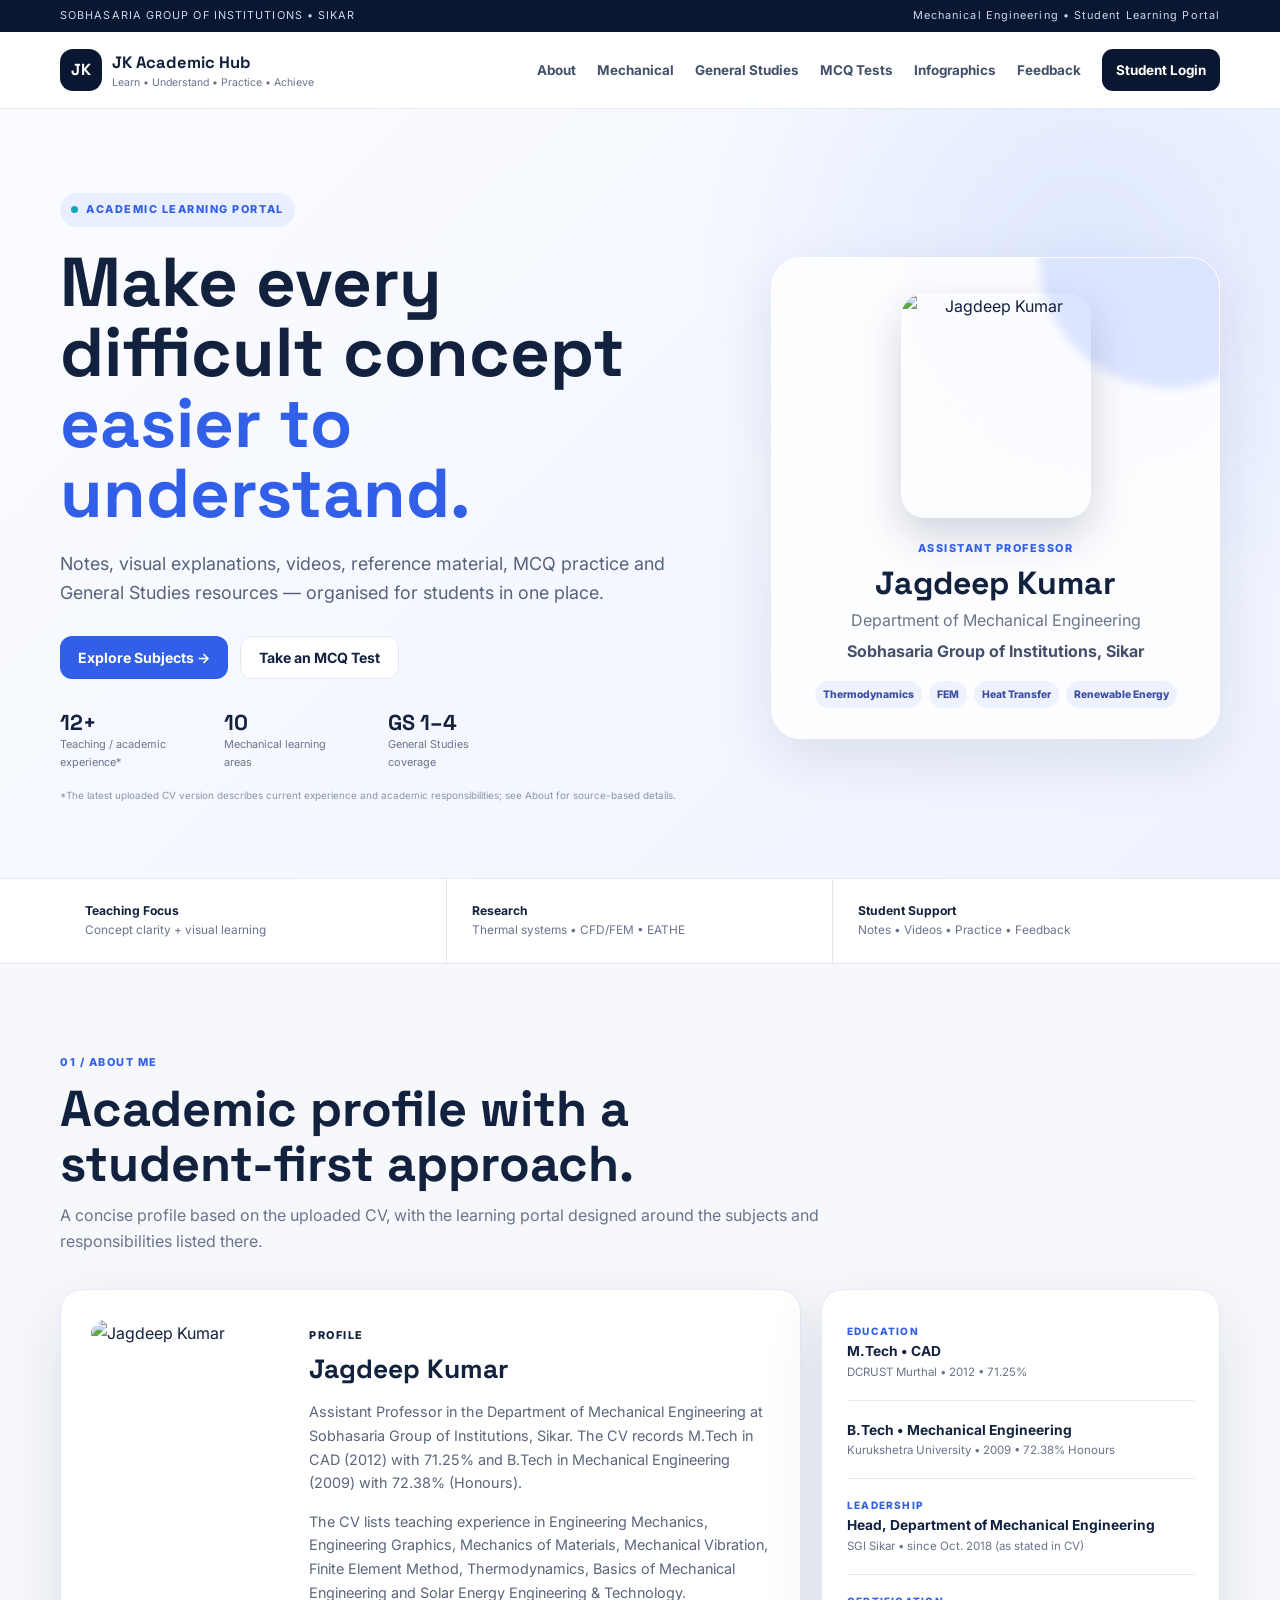
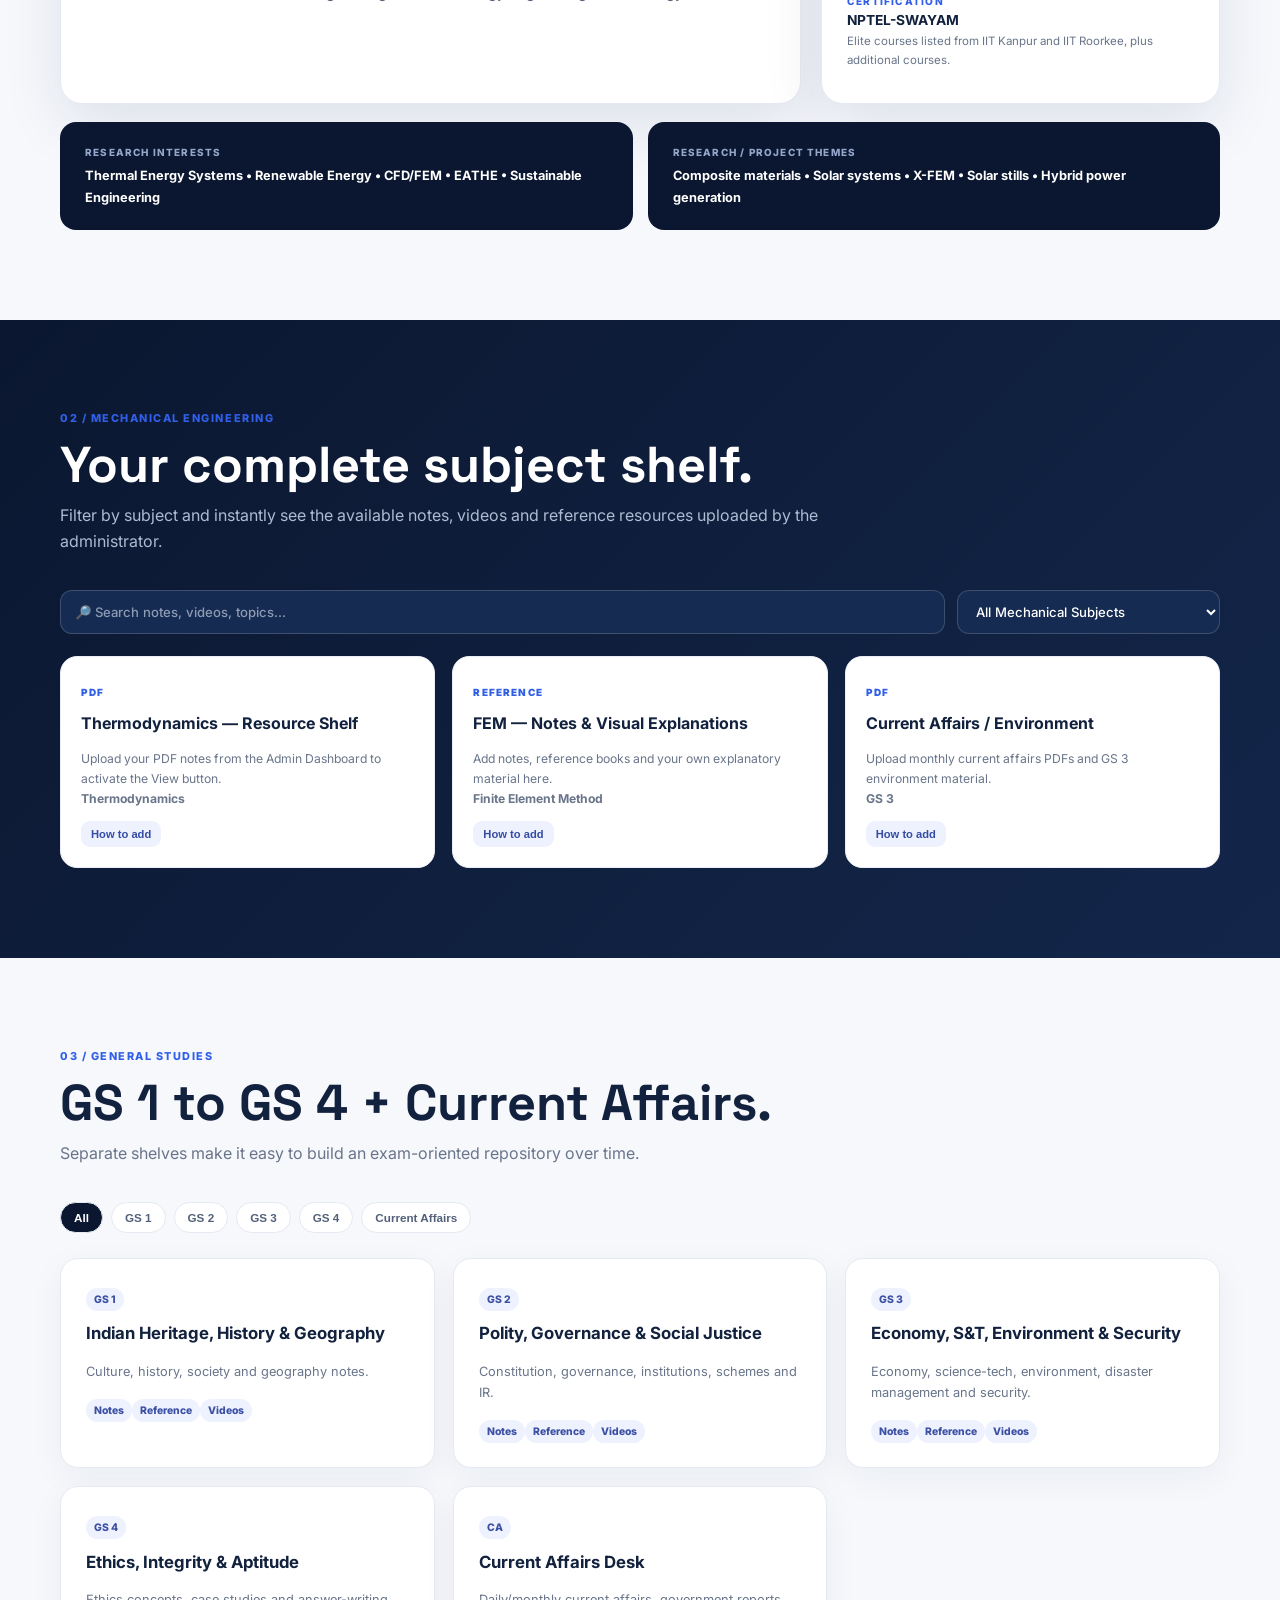
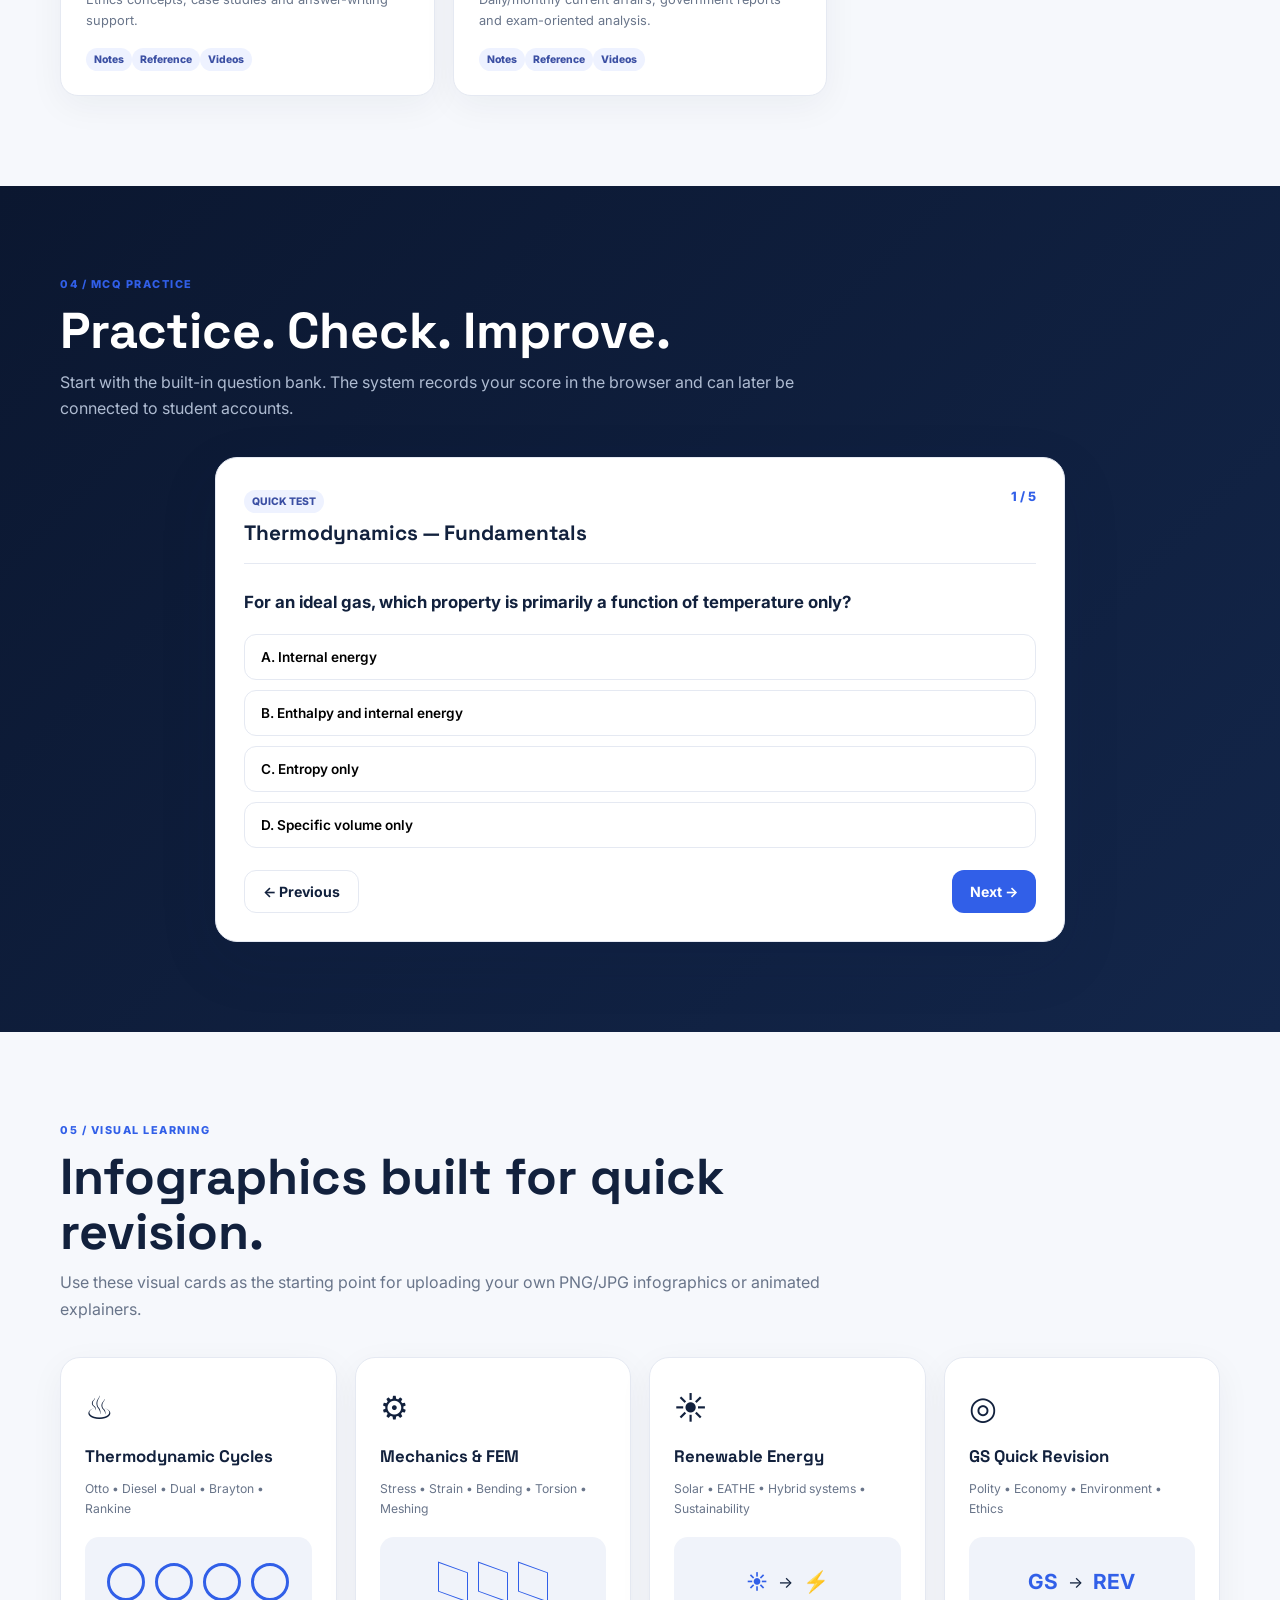
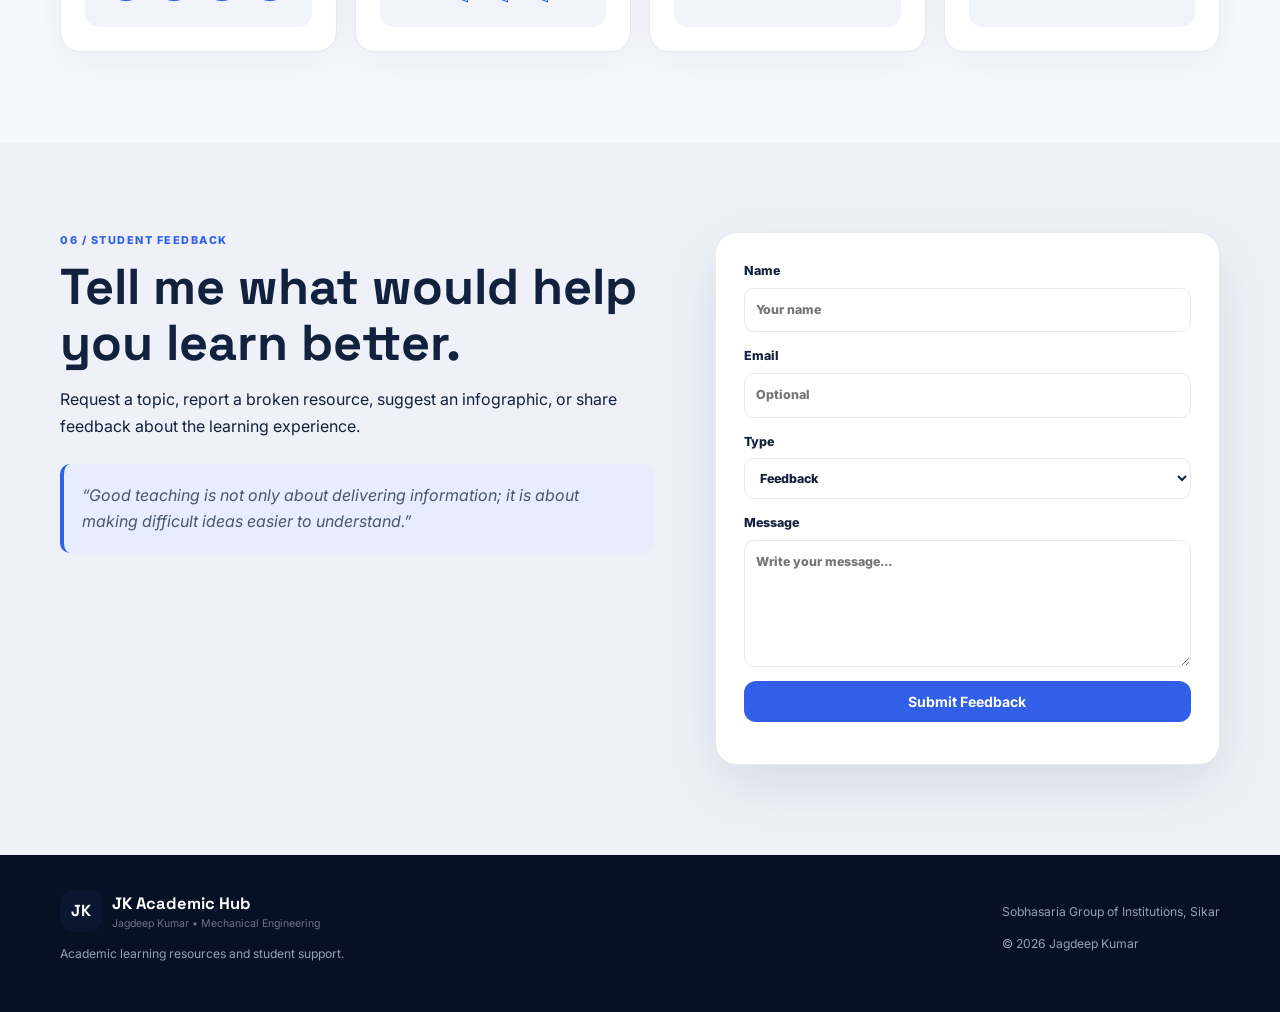
==== index.html @ 4995d1c6 "Add files via upload" ====
<!DOCTYPE html>
<html lang="en">
<head>
<meta charset="UTF-8">
<meta name="viewport" content="width=device-width, initial-scale=1.0">
<meta name="description" content="JK Academic Hub - Mechanical Engineering and General Studies learning resources by Jagdeep Kumar.">
<title>JK Academic Hub | Jagdeep Kumar</title>
<link rel="preconnect" href="https://fonts.googleapis.com">
<link rel="preconnect" href="https://fonts.gstatic.com" crossorigin>
<link href="https://fonts.googleapis.com/css2?family=Inter:wght@400;500;600;700;800&family=Space+Grotesk:wght@500;600;700&display=swap" rel="stylesheet">
<link rel="stylesheet" href="styles.css">
</head>
<body>
<div class="top-strip"><div class="container top-inner"><span>SOBHASARIA GROUP OF INSTITUTIONS • SIKAR</span><span>Mechanical Engineering • Student Learning Portal</span></div></div>

<header class="header">
  <div class="container nav">
    <a href="#home" class="brand"><span class="brand-mark">JK</span><span><b>JK Academic Hub</b><small>Learn • Understand • Practice • Achieve</small></span></a>
    <button id="menuBtn" class="menu-btn">☰</button>
    <nav id="navLinks">
      <a href="#about">About</a>
      <a href="#mechanical">Mechanical</a>
      <a href="#gs">General Studies</a>
      <a href="#mcq">MCQ Tests</a>
      <a href="#visuals">Infographics</a>
      <a href="#feedback">Feedback</a>
      <a class="nav-login" href="student.html">Student Login</a>
    </nav>
  </div>
</header>

<main id="home">
<section class="hero">
  <div class="container hero-grid">
    <div class="hero-copy">
      <div class="pill"><span></span> ACADEMIC LEARNING PORTAL</div>
      <h1>Make every difficult concept <em>easier to understand.</em></h1>
      <p class="lead">Notes, visual explanations, videos, reference material, MCQ practice and General Studies resources — organised for students in one place.</p>
      <div class="hero-buttons">
        <a class="btn primary" href="#mechanical">Explore Subjects →</a>
        <a class="btn ghost" href="#mcq">Take an MCQ Test</a>
      </div>
      <div class="hero-metrics">
        <div><strong>12+</strong><span>Teaching / academic experience*</span></div>
        <div><strong>10</strong><span>Mechanical learning areas</span></div>
        <div><strong>GS 1–4</strong><span>General Studies coverage</span></div>
      </div>
      <small class="fine">*The latest uploaded CV version describes current experience and academic responsibilities; see About for source-based details.</small>
    </div>
    <div class="profile-card">
      <div class="profile-glow"></div>
      <img src="assets/jagdeep-kumar.png" alt="Jagdeep Kumar">
      <div class="profile-info">
        <span class="role">ASSISTANT PROFESSOR</span>
        <h2>Jagdeep Kumar</h2>
        <p>Department of Mechanical Engineering</p>
        <p class="institution">Sobhasaria Group of Institutions, Sikar</p>
        <div class="profile-tags"><span>Thermodynamics</span><span>FEM</span><span>Heat Transfer</span><span>Renewable Energy</span></div>
      </div>
    </div>
  </div>
</section>

<section class="trust-bar">
  <div class="container trust-grid">
    <div><b>Teaching Focus</b><span>Concept clarity + visual learning</span></div>
    <div><b>Research</b><span>Thermal systems • CFD/FEM • EATHE</span></div>
    <div><b>Student Support</b><span>Notes • Videos • Practice • Feedback</span></div>
  </div>
</section>

<section id="about" class="section">
<div class="container">
  <div class="section-head"><div class="kicker">01 / ABOUT ME</div><h2>Academic profile with a student-first approach.</h2><p>A concise profile based on the uploaded CV, with the learning portal designed around the subjects and responsibilities listed there.</p></div>
  <div class="about-layout">
    <article class="about-main card">
      <div class="about-photo"><img src="assets/jagdeep-kumar.png" alt="Jagdeep Kumar"></div>
      <div>
        <span class="mini-label">PROFILE</span>
        <h3>Jagdeep Kumar</h3>
        <p>Assistant Professor in the Department of Mechanical Engineering at Sobhasaria Group of Institutions, Sikar. The CV records M.Tech in CAD (2012) with 71.25% and B.Tech in Mechanical Engineering (2009) with 72.38% (Honours).</p>
        <p>The CV lists teaching experience in Engineering Mechanics, Engineering Graphics, Mechanics of Materials, Mechanical Vibration, Finite Element Method, Thermodynamics, Basics of Mechanical Engineering and Solar Energy Engineering & Technology.</p>
      </div>
    </article>
    <aside class="card credentials">
      <div><span>EDUCATION</span><b>M.Tech • CAD</b><small>DCRUST Murthal • 2012 • 71.25%</small></div>
      <div><span></span><b>B.Tech • Mechanical Engineering</b><small>Kurukshetra University • 2009 • 72.38% Honours</small></div>
      <div><span>LEADERSHIP</span><b>Head, Department of Mechanical Engineering</b><small>SGI Sikar • since Oct. 2018 (as stated in CV)</small></div>
      <div><span>CERTIFICATION</span><b>NPTEL-SWAYAM</b><small>Elite courses listed from IIT Kanpur and IIT Roorkee, plus additional courses.</small></div>
    </aside>
  </div>
  <div class="research-row">
    <div><span>RESEARCH INTERESTS</span><b>Thermal Energy Systems • Renewable Energy • CFD/FEM • EATHE • Sustainable Engineering</b></div>
    <div><span>RESEARCH / PROJECT THEMES</span><b>Composite materials • Solar systems • X-FEM • Solar stills • Hybrid power generation</b></div>
  </div>
</div>
</section>

<section id="mechanical" class="section dark-section">
<div class="container">
  <div class="section-head light"><div class="kicker">02 / MECHANICAL ENGINEERING</div><h2>Your complete subject shelf.</h2><p>Filter by subject and instantly see the available notes, videos and reference resources uploaded by the administrator.</p></div>
  <div class="toolbar">
    <input id="resourceSearch" class="search" placeholder="🔎 Search notes, videos, topics..." aria-label="Search resources">
    <select id="resourceFilter"><option value="all">All Mechanical Subjects</option></select>
  </div>
  <div id="resourceGrid" class="resource-grid"></div>
  <div id="resourceEmpty" class="empty" hidden>No resources match your search yet. Upload resources from the Admin Dashboard.</div>
</div>
</section>

<section id="gs" class="section">
<div class="container">
  <div class="section-head"><div class="kicker">03 / GENERAL STUDIES</div><h2>GS 1 to GS 4 + Current Affairs.</h2><p>Separate shelves make it easy to build an exam-oriented repository over time.</p></div>
  <div class="gs-tabs" id="gsTabs">
    <button class="active" data-gs="all">All</button><button data-gs="GS1">GS 1</button><button data-gs="GS2">GS 2</button><button data-gs="GS3">GS 3</button><button data-gs="GS4">GS 4</button><button data-gs="CA">Current Affairs</button>
  </div>
  <div id="gsGrid" class="gs-grid"></div>
</div>
</section>

<section id="mcq" class="section dark-section">
<div class="container">
  <div class="section-head light"><div class="kicker">04 / MCQ PRACTICE</div><h2>Practice. Check. Improve.</h2><p>Start with the built-in question bank. The system records your score in the browser and can later be connected to student accounts.</p></div>
  <div class="quiz-shell card">
    <div class="quiz-top"><div><span class="badge">QUICK TEST</span><h3 id="quizTitle">Thermodynamics — Fundamentals</h3></div><div class="quiz-count" id="quizCount">1 / 5</div></div>
    <div id="quizQuestion" class="quiz-question"></div>
    <div id="quizOptions" class="quiz-options"></div>
    <div class="quiz-actions"><button id="prevQ" class="btn ghost">← Previous</button><button id="nextQ" class="btn primary">Next →</button></div>
    <div id="quizResult" class="quiz-result" hidden></div>
  </div>
</div>
</section>

<section id="visuals" class="section">
<div class="container">
  <div class="section-head"><div class="kicker">05 / VISUAL LEARNING</div><h2>Infographics built for quick revision.</h2><p>Use these visual cards as the starting point for uploading your own PNG/JPG infographics or animated explainers.</p></div>
  <div class="visual-grid">
    <article class="visual-card"><div class="visual-icon">♨</div><h3>Thermodynamic Cycles</h3><p>Otto • Diesel • Dual • Brayton • Rankine</p><div class="diagram cycle"><i></i><i></i><i></i><i></i></div></article>
    <article class="visual-card"><div class="visual-icon">⚙</div><h3>Mechanics & FEM</h3><p>Stress • Strain • Bending • Torsion • Meshing</p><div class="diagram mesh"><span></span><span></span><span></span></div></article>
    <article class="visual-card"><div class="visual-icon">☀</div><h3>Renewable Energy</h3><p>Solar • EATHE • Hybrid systems • Sustainability</p><div class="diagram energy"><b>☀</b><span>→</span><b>⚡</b></div></article>
    <article class="visual-card"><div class="visual-icon">◎</div><h3>GS Quick Revision</h3><p>Polity • Economy • Environment • Ethics</p><div class="diagram gs"><b>GS</b><span>→</span><b>REV</b></div></article>
  </div>
</div>
</section>

<section id="feedback" class="section soft">
<div class="container feedback-layout">
  <div><div class="kicker">06 / STUDENT FEEDBACK</div><h2>Tell me what would help you learn better.</h2><p>Request a topic, report a broken resource, suggest an infographic, or share feedback about the learning experience.</p><div class="quote">“Good teaching is not only about delivering information; it is about making difficult ideas easier to understand.”</div></div>
  <form id="feedbackForm" class="card feedback-form">
    <label>Name<input name="name" required placeholder="Your name"></label>
    <label>Email<input name="email" type="email" placeholder="Optional"></label>
    <label>Type<select name="type"><option>Feedback</option><option>Topic Request</option><option>Resource Issue</option><option>Suggestion</option></select></label>
    <label>Message<textarea name="message" rows="5" required placeholder="Write your message..."></textarea></label>
    <button class="btn primary">Submit Feedback</button><p id="feedbackStatus" class="status"></p>
  </form>
</div>
</section>
</main>

<footer class="footer"><div class="container footer-grid"><div><div class="brand footer-brand"><span class="brand-mark">JK</span><span><b>JK Academic Hub</b><small>Jagdeep Kumar • Mechanical Engineering</small></span></div><p>Academic learning resources and student support.</p></div><div><p>Sobhasaria Group of Institutions, Sikar</p><p>© <span id="year"></span> Jagdeep Kumar</p></div></div></footer>

<div id="resourceModal" class="modal" hidden><div class="modal-box"><button class="modal-close" id="modalClose">×</button><div id="modalContent"></div></div></div>
<script src="https://cdn.jsdelivr.net/npm/@supabase/supabase-js@2"></script>
<script src="config.js"></script>
<script src="data.js"></script>
<script src="app.js"></script>
</body>
</html>
---- styles.css ----
:root{
--navy:#0b1730;--navy2:#13264a;--blue:#315fe8;--cyan:#12a7b5;--gold:#e3ad45;--bg:#f6f8fc;--card:#fff;
--ink:#12213d;--muted:#69758a;--line:#e5e9f2;--shadow:0 20px 60px rgba(14,31,66,.10);--radius:22px
}
*{box-sizing:border-box}html{scroll-behavior:smooth}body{margin:0;background:var(--bg);color:var(--ink);font-family:Inter,Arial,sans-serif;line-height:1.65}
a{text-decoration:none;color:inherit}.container{width:min(1160px,92%);margin:auto}.top-strip{background:var(--navy);color:#cdd8ed;font-size:.68rem;letter-spacing:.1em}.top-inner{display:flex;justify-content:space-between;padding:7px 0}.header{position:sticky;top:0;z-index:100;background:rgba(255,255,255,.94);backdrop-filter:blur(16px);border-bottom:1px solid var(--line)}.nav{min-height:76px;display:flex;align-items:center;justify-content:space-between}
.brand{display:flex;align-items:center;gap:10px}.brand-mark{display:grid;place-items:center;width:42px;height:42px;border-radius:13px;background:var(--navy);color:#fff;font-family:"Space Grotesk";font-weight:800}.brand b{display:block;font-family:"Space Grotesk";font-size:1.03rem}.brand small{display:block;color:var(--muted);font-size:.66rem;margin-top:-2px}
nav{display:flex;align-items:center;gap:21px;font-size:.84rem;font-weight:700;color:#42506a}nav a:hover{color:var(--blue)}.nav-login{background:var(--navy);color:#fff!important;padding:10px 14px;border-radius:11px}.menu-btn{display:none;border:0;background:transparent;font-size:1.5rem}
.hero{padding:84px 0 75px;background:radial-gradient(circle at 85% 20%,#dfe8ff 0,transparent 31%),linear-gradient(135deg,#fbfcff,#eef3ff)}.hero-grid{display:grid;grid-template-columns:1.18fr .82fr;gap:65px;align-items:center}.pill,.kicker,.mini-label,.role{font-weight:800;letter-spacing:.14em;font-size:.68rem}.pill{display:inline-flex;align-items:center;gap:8px;color:var(--blue);background:#e9efff;padding:8px 11px;border-radius:999px}.pill span{width:7px;height:7px;background:var(--cyan);border-radius:50%}.hero h1{font:700 clamp(2.7rem,5.4vw,5rem)/1.02 "Space Grotesk";margin:20px 0}.hero h1 em{font-style:normal;color:var(--blue)}.lead{font-size:1.12rem;color:#56637a;max-width:680px}.hero-buttons{display:flex;gap:12px;flex-wrap:wrap;margin:28px 0}.btn{border:0;border-radius:12px;padding:12px 18px;font:700 .88rem Inter;cursor:pointer;display:inline-flex;align-items:center;justify-content:center}.primary{background:var(--blue);color:#fff}.ghost{background:#fff;border:1px solid var(--line);color:var(--ink)}.hero-metrics{display:flex;gap:34px;margin-top:30px}.hero-metrics strong{display:block;font:700 1.35rem "Space Grotesk"}.hero-metrics span{display:block;color:var(--muted);font-size:.68rem;max-width:130px}.fine{color:#8a95a8;font-size:.62rem;display:block;margin-top:15px}
.profile-card{position:relative;background:rgba(255,255,255,.85);border:1px solid #fff;border-radius:30px;padding:35px 30px 30px;box-shadow:var(--shadow);overflow:hidden;text-align:center}.profile-glow{position:absolute;width:260px;height:260px;border-radius:50%;background:#dce5ff;filter:blur(4px);top:-130px;right:-80px}.profile-card img{position:relative;width:190px;height:225px;object-fit:cover;object-position:top center;border-radius:24px;margin:auto;display:block;box-shadow:0 18px 40px rgba(14,31,66,.18)}.profile-info{position:relative}.role{display:inline-block;color:var(--blue);margin-top:22px}.profile-info h2{font:700 2rem "Space Grotesk";margin:4px 0}.profile-info p{margin:4px 0;color:var(--muted)}.profile-info .institution{font-weight:700;color:#44516a}.profile-tags{display:flex;justify-content:center;gap:7px;flex-wrap:wrap;margin-top:17px}.profile-tags span,.badge{background:#eef2ff;color:#3b4fa3;padding:5px 8px;border-radius:999px;font-size:.65rem;font-weight:800}
.trust-bar{background:#fff;border-bottom:1px solid var(--line);border-top:1px solid var(--line)}.trust-grid{display:grid;grid-template-columns:repeat(3,1fr)}.trust-grid div{padding:22px 25px;border-right:1px solid var(--line)}.trust-grid div:last-child{border:0}.trust-grid b,.trust-grid span{display:block}.trust-grid b{font-size:.76rem}.trust-grid span{color:var(--muted);font-size:.74rem}
.section{padding:90px 0}.section-head{max-width:790px;margin-bottom:35px}.kicker{color:var(--blue);margin-bottom:9px}.section h2{font:700 clamp(2rem,4vw,3.15rem)/1.1 "Space Grotesk";margin:0 0 10px}.section-head p{color:var(--muted);margin:0}.light h2,.light p{color:#fff}.light p{color:#aebbd1}.dark-section{background:linear-gradient(135deg,var(--navy),var(--navy2));color:#fff}
.card{background:var(--card);border:1px solid var(--line);border-radius:var(--radius);box-shadow:var(--shadow)}.about-layout{display:grid;grid-template-columns:1.3fr .7fr;gap:20px}.about-main{display:grid;grid-template-columns:190px 1fr;gap:28px;padding:30px}.about-photo img{width:100%;height:245px;object-fit:cover;object-position:top center;border-radius:18px}.about-main h3{font:700 1.65rem "Space Grotesk";margin:5px 0}.about-main p{color:#59667b;font-size:.9rem}.credentials{padding:15px 25px}.credentials div{padding:18px 0;border-bottom:1px solid var(--line)}.credentials div:last-child{border:0}.credentials span{display:block;color:var(--blue);font-size:.63rem;font-weight:800;letter-spacing:.12em}.credentials b{display:block;font-size:.86rem}.credentials small{display:block;color:var(--muted);font-size:.72rem}.research-row{display:grid;grid-template-columns:1fr 1fr;gap:15px;margin-top:18px}.research-row div{background:var(--navy);color:#fff;padding:22px 25px;border-radius:16px}.research-row span{display:block;color:#94a7cb;font-size:.62rem;font-weight:800;letter-spacing:.12em}.research-row b{display:block;margin-top:5px;font-size:.8rem}
.toolbar{display:flex;gap:12px;margin-bottom:22px}.search,select{border:1px solid rgba(255,255,255,.17);background:#152b51;color:#fff;border-radius:12px;padding:12px 14px;font:500 .82rem Inter}.search{flex:1}.search::placeholder{color:#8d9bb4}.toolbar select{min-width:230px}.resource-grid{display:grid;grid-template-columns:repeat(3,1fr);gap:17px}.resource-card{background:#fff;color:var(--ink);border-radius:17px;padding:20px;border:1px solid #e9edf5}.resource-card .type{color:var(--blue);font-size:.62rem;font-weight:900;letter-spacing:.12em}.resource-card h3{font-size:1rem;margin:7px 0}.resource-card p{font-size:.76rem;color:var(--muted);min-height:40px}.resource-actions{display:flex;gap:7px}.resource-actions button{border:0;background:#eef2ff;color:#354ba4;border-radius:9px;padding:7px 10px;font-size:.7rem;font-weight:800;cursor:pointer}.empty{padding:40px;text-align:center;color:#9aa8bd}.gs-tabs{display:flex;gap:8px;flex-wrap:wrap;margin-bottom:25px}.gs-tabs button{border:1px solid var(--line);background:#fff;border-radius:999px;padding:8px 13px;font-weight:800;font-size:.73rem;cursor:pointer;color:#526079}.gs-tabs button.active{background:var(--navy);color:#fff}.gs-grid{display:grid;grid-template-columns:repeat(3,1fr);gap:18px}.gs-card{padding:25px;background:#fff;border:1px solid var(--line);border-radius:18px;box-shadow:0 10px 35px rgba(20,33,61,.05)}.gs-card h3{font-size:1.05rem;margin:10px 0}.gs-card p{font-size:.8rem;color:var(--muted)}
.quiz-shell{padding:28px;max-width:850px;margin:auto;color:var(--ink)}.quiz-top{display:flex;justify-content:space-between;gap:20px;border-bottom:1px solid var(--line);padding-bottom:17px}.quiz-top h3{margin:8px 0 0;font:700 1.3rem "Space Grotesk"}.quiz-count{font-weight:800;color:var(--blue);font-size:.8rem}.quiz-question{font-size:1.05rem;font-weight:700;margin:25px 0 17px}.quiz-options{display:grid;gap:10px}.option{padding:14px 16px;border:1px solid var(--line);border-radius:12px;background:#fff;cursor:pointer;text-align:left;font:600 .85rem Inter}.option.selected{border-color:var(--blue);background:#eef2ff}.option.correct{border-color:#18a477;background:#e8f8f2}.option.wrong{border-color:#d84b4b;background:#fff0f0}.quiz-actions{display:flex;justify-content:space-between;margin-top:22px}.quiz-result{margin-top:20px;padding:20px;border-radius:15px;background:#edf2ff}.quiz-result strong{font-size:1.5rem}.visual-grid{display:grid;grid-template-columns:repeat(4,1fr);gap:18px}.visual-card{padding:24px;border:1px solid var(--line);border-radius:20px;background:#fff;box-shadow:0 10px 35px rgba(20,33,61,.05)}.visual-icon{font-size:2rem}.visual-card h3{margin:10px 0 5px;font:700 1.05rem "Space Grotesk"}.visual-card p{font-size:.76rem;color:var(--muted)}.diagram{height:90px;border-radius:14px;background:#f0f3fa;margin-top:18px;display:flex;align-items:center;justify-content:center;gap:10px}.cycle i{width:38px;height:38px;border:3px solid var(--blue);border-radius:50%}.mesh span{width:30px;height:30px;border:1px solid var(--blue);transform:skewY(20deg)}.energy b,.gs b{font-size:1.3rem;color:var(--blue)}.soft{background:#eef2f8}.feedback-layout{display:grid;grid-template-columns:1fr .85fr;gap:60px}.quote{margin-top:25px;border-left:4px solid var(--blue);background:#e7edff;padding:18px;border-radius:10px;color:#48566f;font-style:italic}.feedback-form{padding:28px;display:grid;gap:14px}.feedback-form label{font-weight:800;font-size:.78rem}.feedback-form input,.feedback-form select,.feedback-form textarea{display:block;width:100%;margin-top:6px;padding:11px;border:1px solid var(--line);border-radius:10px;font:inherit;background:#fff;color:var(--ink)}.feedback-form select{color:var(--ink);background:#fff}.status{font-size:.78rem;font-weight:700;margin:0}.footer{background:#071125;color:#dfe7f5;padding:35px 0}.footer-grid{display:flex;justify-content:space-between;gap:30px}.footer-brand b{color:#fff}.footer p{color:#91a0bb;font-size:.76rem}
.modal{position:fixed;inset:0;background:rgba(4,11,25,.75);z-index:200;display:grid;place-items:center;padding:25px}.modal[hidden]{display:none}.modal-box{width:min(950px,96vw);height:min(82vh,760px);background:#fff;border-radius:18px;position:relative;overflow:hidden}.modal-close{position:absolute;right:12px;top:8px;width:36px;height:36px;border:0;border-radius:50%;background:#111c31;color:#fff;font-size:1.4rem;z-index:2;cursor:pointer}.modal-content-frame{width:100%;height:100%;border:0}.modal-video{width:100%;height:100%;background:#000}.modal-img{width:100%;height:100%;object-fit:contain}
@media(max-width:950px){nav{gap:13px}.hero-grid,.about-layout,.feedback-layout{grid-template-columns:1fr}.profile-card{max-width:430px;margin:auto}.resource-grid,.gs-grid{grid-template-columns:repeat(2,1fr)}.visual-grid{grid-template-columns:repeat(2,1fr)}}
@media(max-width:720px){.top-inner{display:none}.nav{min-height:68px}.menu-btn{display:block}nav{display:none;position:absolute;left:0;right:0;top:68px;background:#fff;padding:15px 4%;border-bottom:1px solid var(--line);flex-direction:column;align-items:stretch}.header nav.open{display:flex}.nav a{padding:8px}.hero{padding-top:55px}.hero-metrics{gap:15px}.hero-metrics span{font-size:.6rem}.trust-grid{grid-template-columns:1fr}.trust-grid div{border-right:0;border-bottom:1px solid var(--line)}.about-main{grid-template-columns:1fr}.about-photo img{height:280px;max-width:230px}.research-row,.resource-grid,.gs-grid,.visual-grid{grid-template-columns:1fr}.toolbar{flex-direction:column}.toolbar select{min-width:0}.footer-grid{flex-direction:column}}
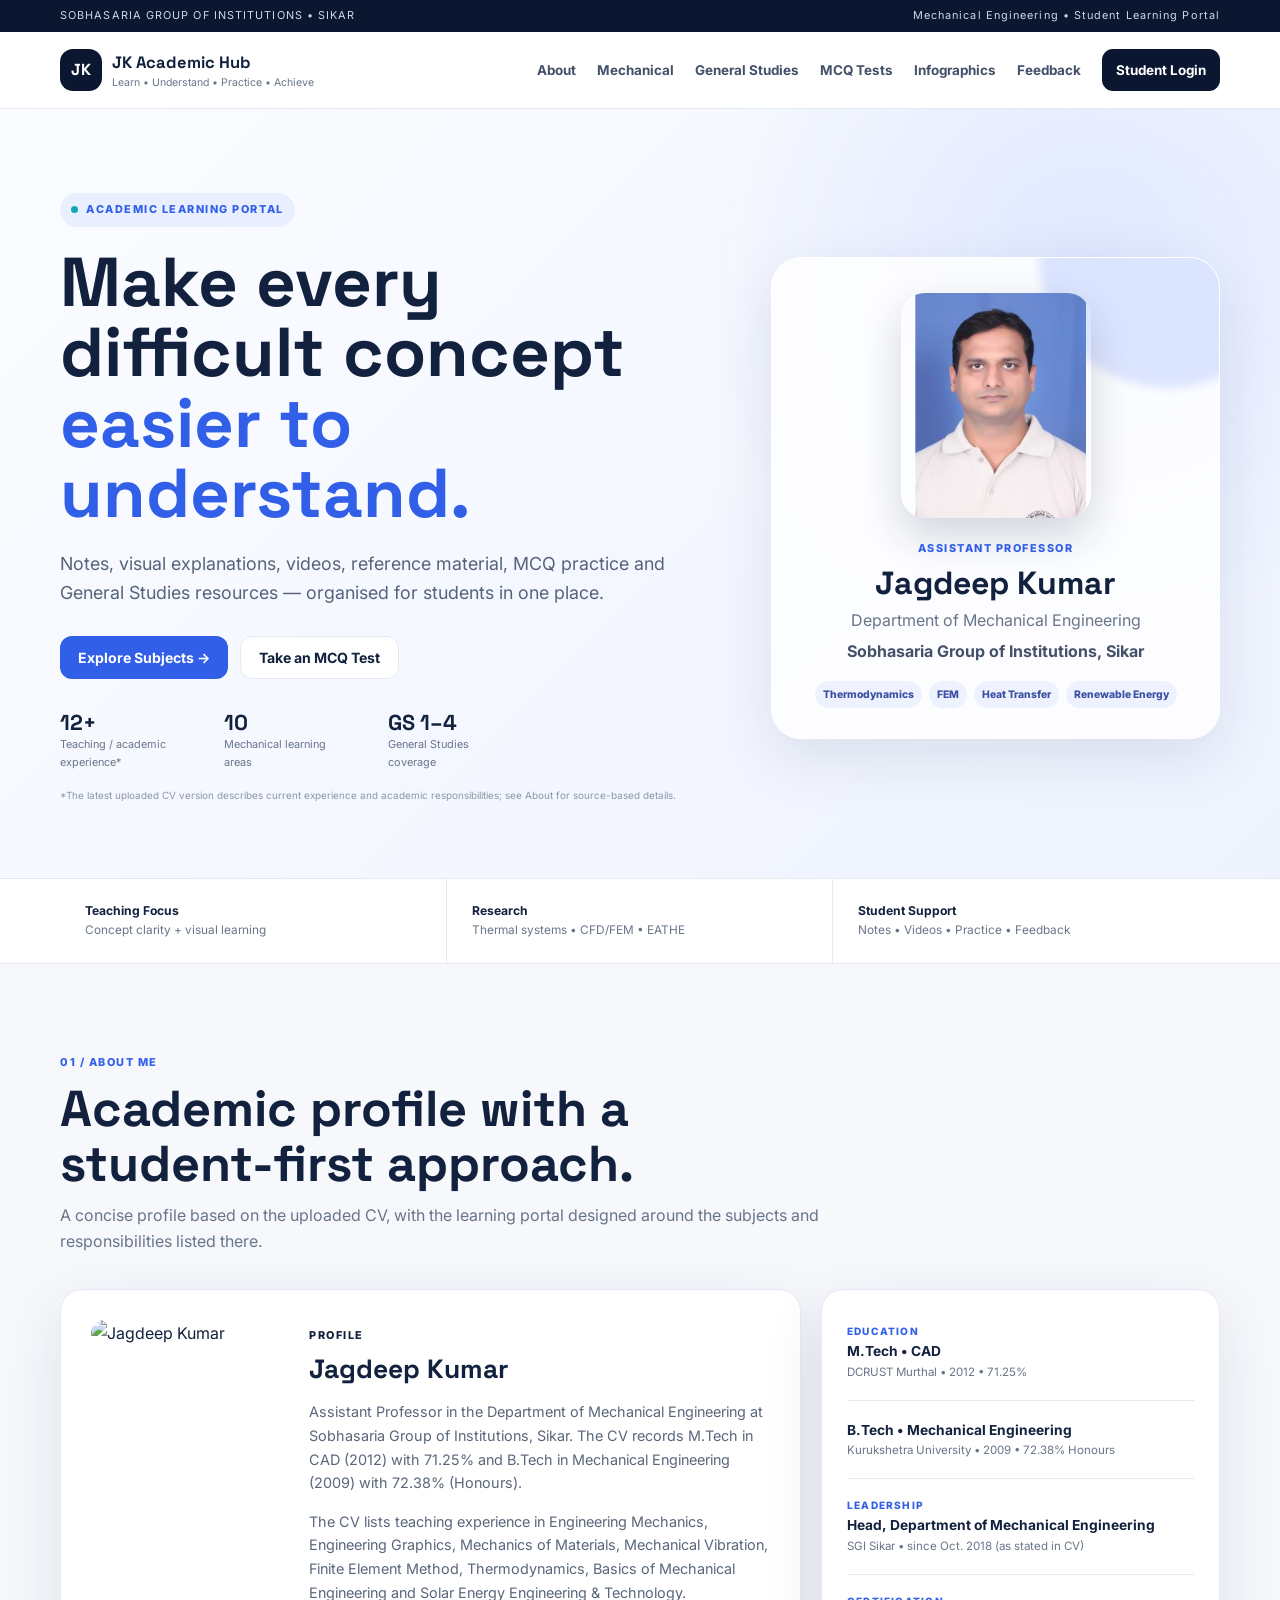
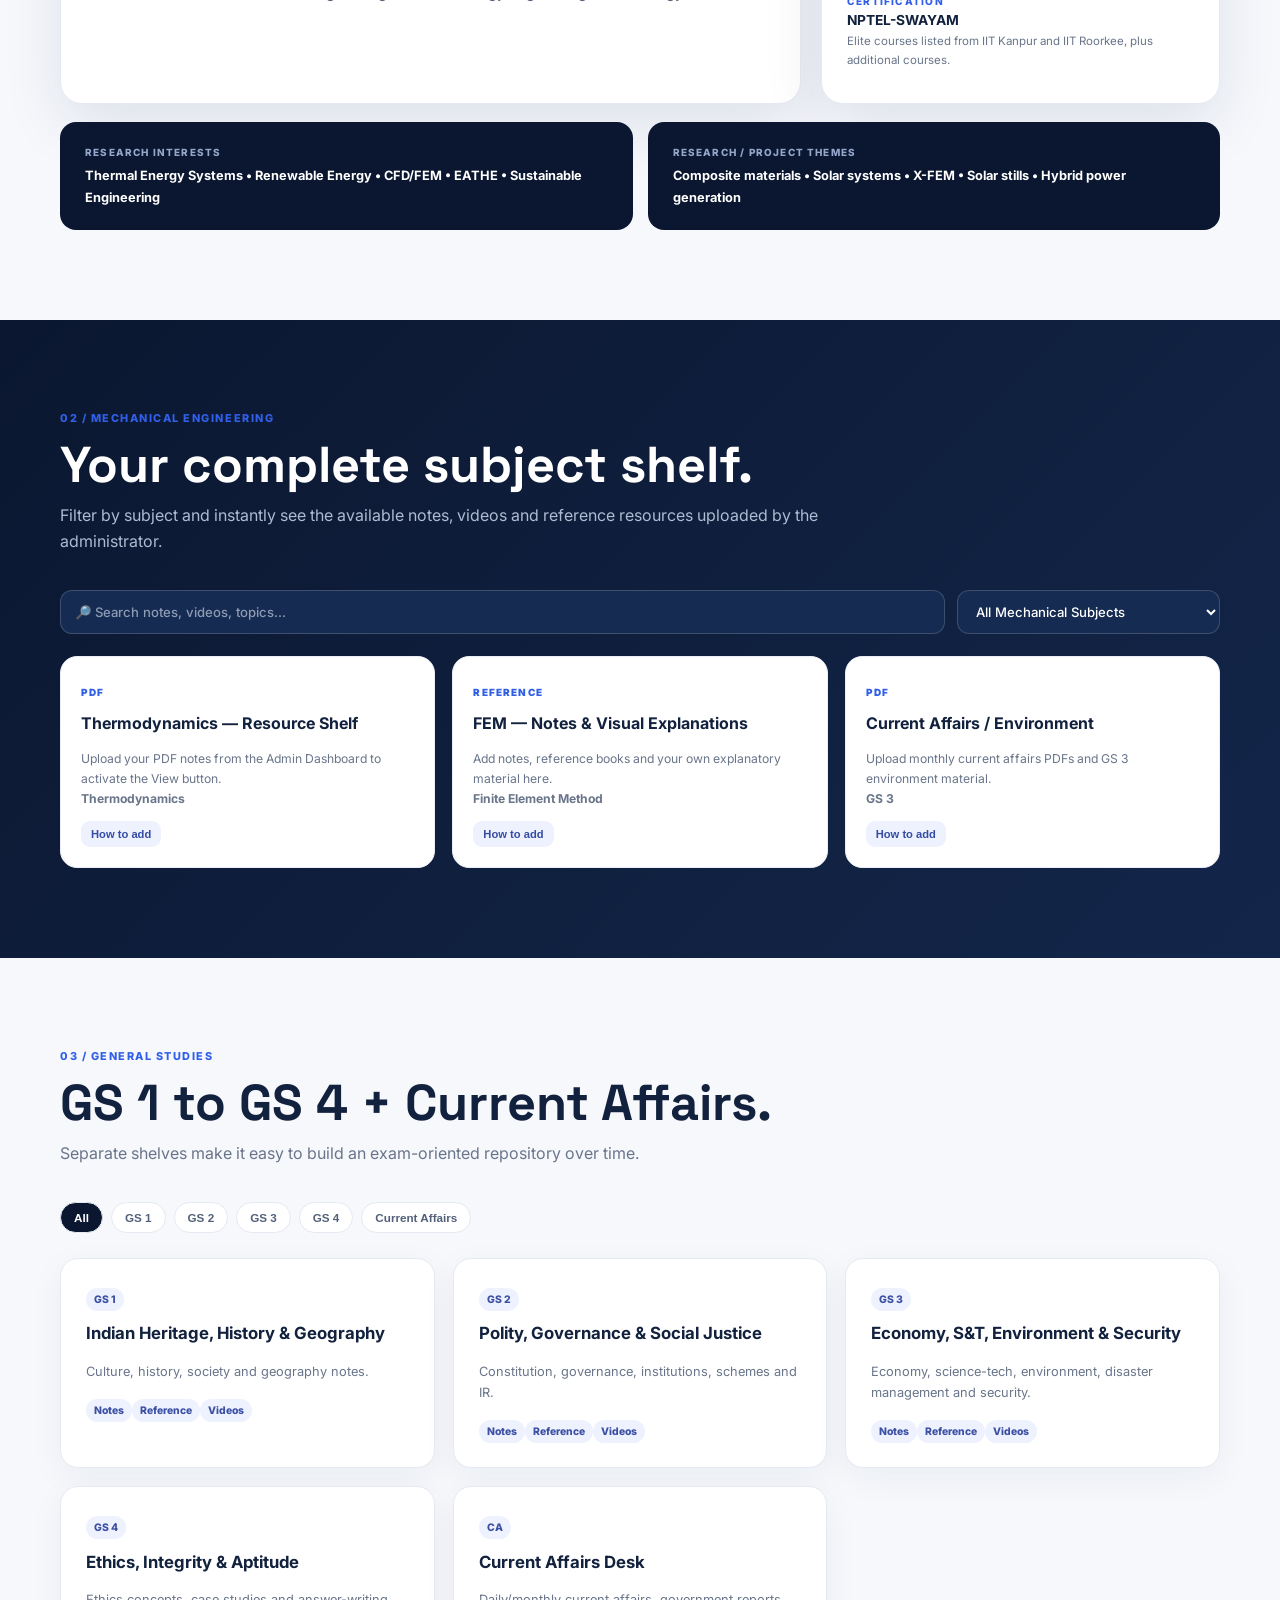
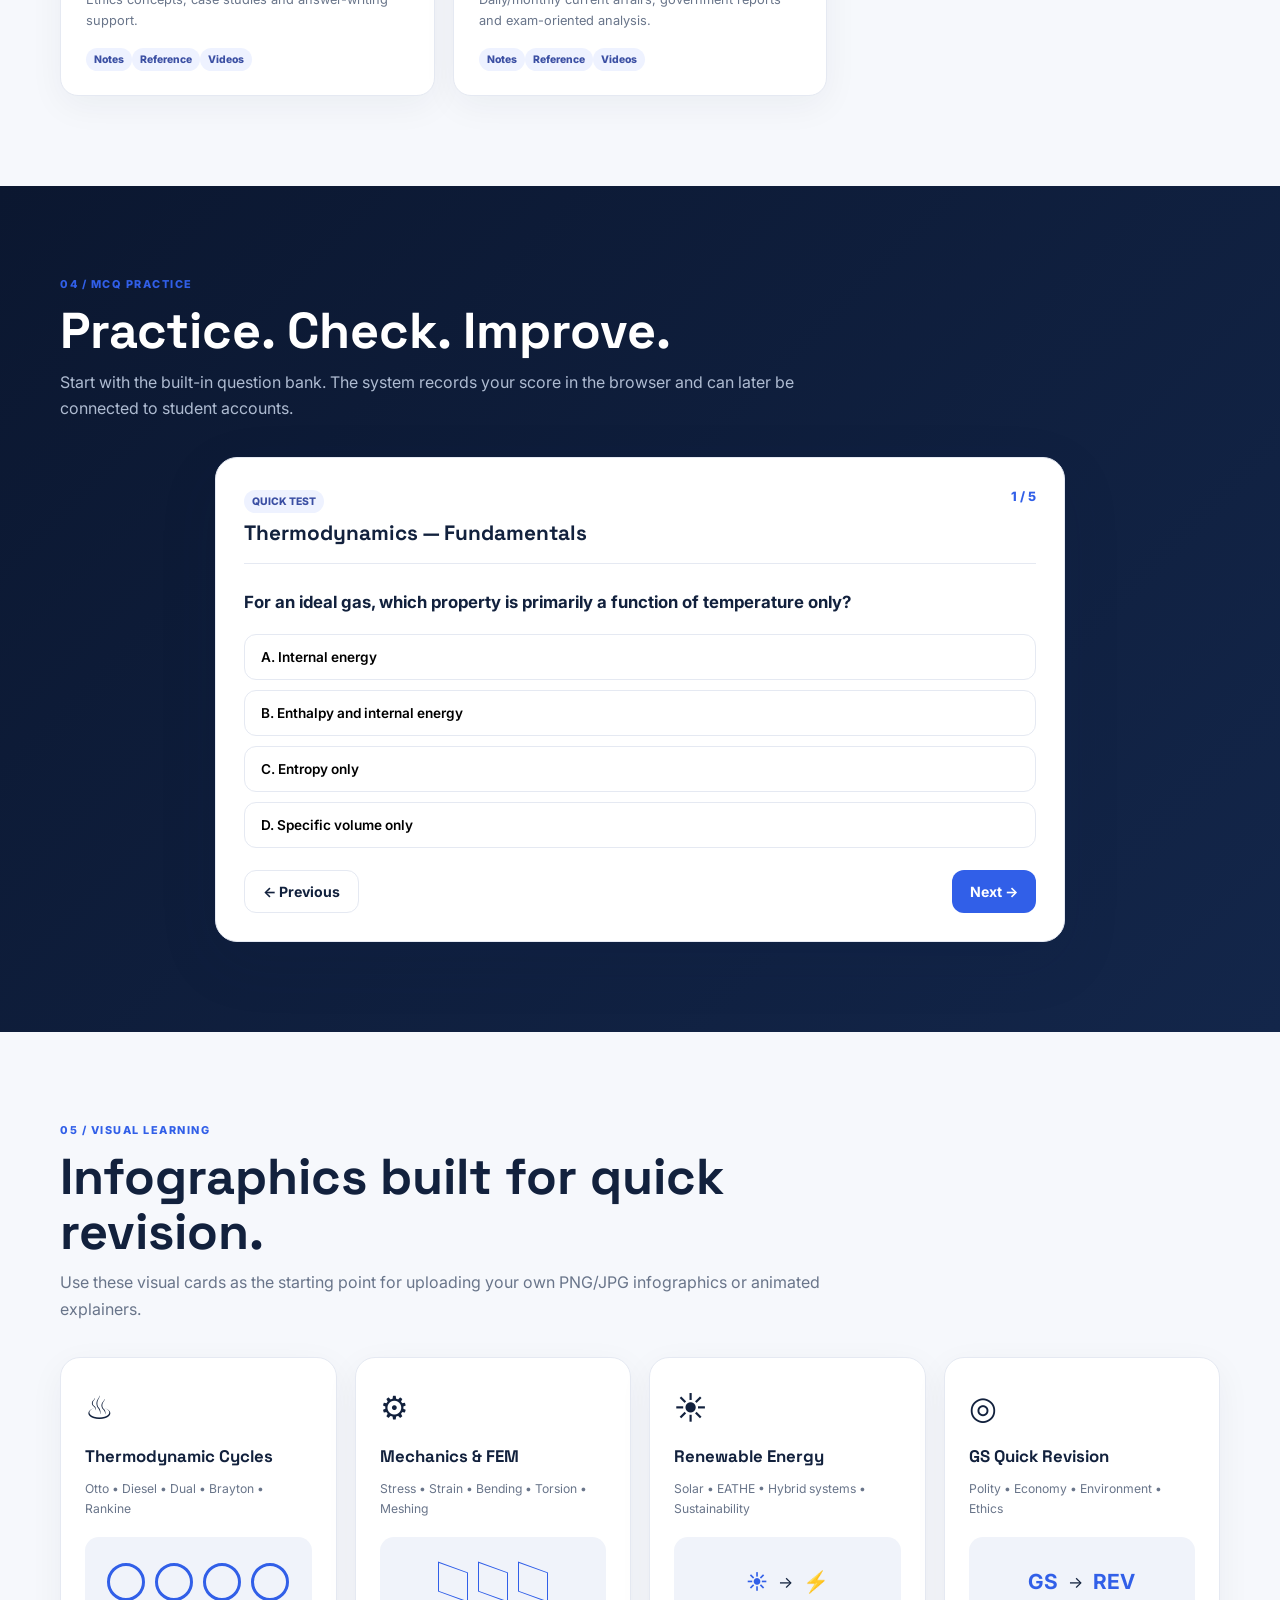
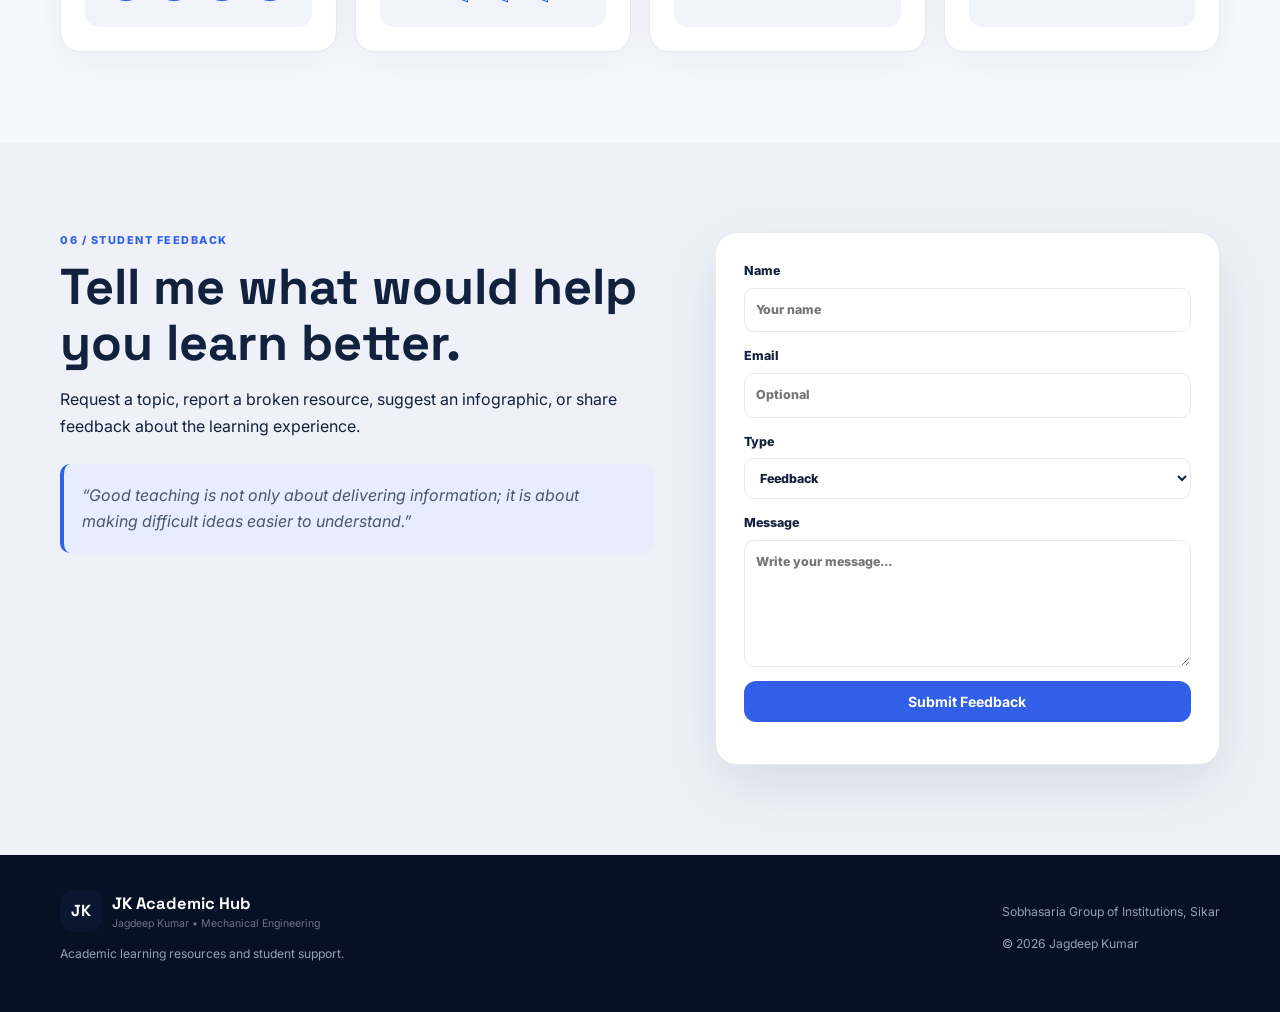
==== commit 3353c58d: "Add files via upload" ====
--- a/index.html
+++ b/index.html
@@ -49,7 +49,7 @@
     </div>
     <div class="profile-card">
       <div class="profile-glow"></div>
-      <img src="assets/jagdeep-kumar.png" alt="Jagdeep Kumar">
+      <img src="jagdeep-kumar.png" alt="Jagdeep Kumar">
       <div class="profile-info">
         <span class="role">ASSISTANT PROFESSOR</span>
         <h2>Jagdeep Kumar</h2>
